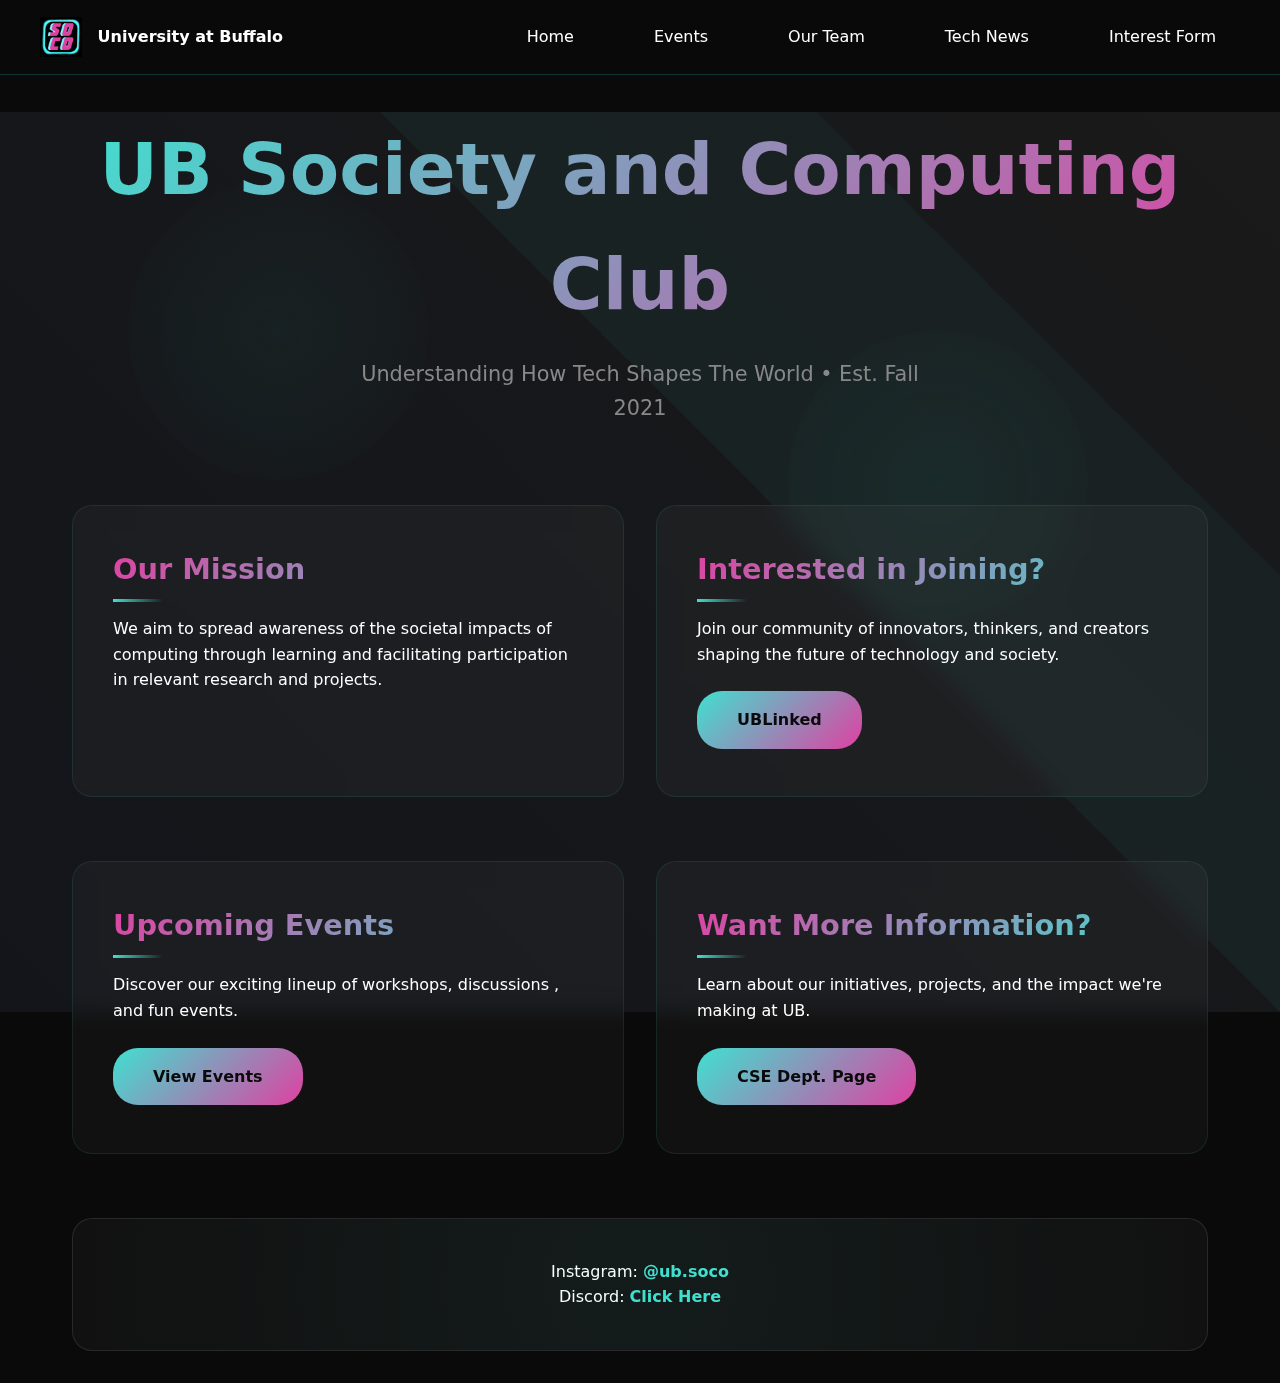
==== index.html @ 768a4ba9 "initial commit of files" ====
<!DOCTYPE html>
<html lang="en">

<head>
    <meta charset="UTF-8">
    <meta name="viewport" content="width=device-width, initial-scale=1.0">
    <meta http-equiv="Cache-Control" content="no-cache, no-store, must-revalidate">
    <meta http-equiv="Pragma" content="no-cache">
    <meta http-equiv="Expires" content="0">
    <title>UB Society and Computing Club</title>
    <link href="https://cdnjs.cloudflare.com/ajax/libs/font-awesome/6.0.0/css/all.min.css" rel="stylesheet">
    <link href="styles/main.css" rel="stylesheet">
</head>

<body>
    <div class="background"></div>
    <div class="floating-element float-1"></div>
    <div class="floating-element float-2"></div>

    <nav class="navbar">
        <div class="navbar-content">
            <a href="index.html" class="logo">
                <img src="src/SoCo_logo.png" alt="Club Logo">
                University at Buffalo
            </a>
            <div class="nav-links">
                <a href="index.html">Home</a>
                <a href="events.html">Events</a>
                <a href="team.html">Our Team</a>
                <a href="news.html">Tech News</a>
                <a href="#">Interest Form</a>
            </div>
        </div>
    </nav>

    <div class="container">
        <div class="hero">
            <h1 class="main-title">UB Society and Computing Club</h1>
            <p class="subtitle">Understanding How Tech Shapes The World • Est. Fall 2021</p>
        </div>

        <div class="content-grid">
            <div class="card">
                <h2 class="section-title">Our Mission</h2>
                <p>We aim to spread awareness of the societal impacts of computing through learning and
                    facilitating
                    participation in relevant research and projects.</p>
            </div>
            <div class="card">
                <h2 class="section-title">Interested in Joining?</h2>
                <p>Join our community of innovators, thinkers, and creators shaping the future of technology and
                    society.</p>
                <a href="https://buffalo.campuslabs.com/engage/organization/ubsoco" class="button">UBLinked</a>
            </div>
        </div>

        <div class="content-grid">
            <div class="card">
                <h2 class="cyan-title">Upcoming Events</h2>
                <p>Discover our exciting lineup of workshops, discussions , and fun events.</p>
                <a href="events.html" class="button">View Events</a>
            </div>
            <div class="card">
                <h2 class="cyan-title">Want More Information?</h2>
                <p>Learn about our initiatives, projects, and the impact we're making at UB.</p>
                <a href="https://engineering.buffalo.edu/computer-science-engineering/people/professional-and-student-organizations/society-and-computing-club.html" class="button">CSE Dept. Page</a>
            </div>
        </div>

        <div class="social-media">
            <p>Instagram:
                <a href="https://www.instagram.com/ub.soco/">@ub.soco</a>
                
            </p>
            <p> Discord:
                <a href="https://discord.gg/kH6CWuK8bK">Click Here</a>
            </p>
            
        </div>
    </div>

    <script src="js/main.js"></script>
</body>

</html>
---- styles/main.css ----
/* MAIN */
:root {
  --primary: #40E0D0;
  --secondary: #df41a2;
  --accent: #008B8B;
  --dark: #0a0a0a;
  --light: #ffffff;
}

* {
  margin: 0;
  padding: 0;
  box-sizing: border-box;
  font-family: 'Segoe UI', system-ui, sans-serif;
}

body {
  background: var(--dark);
  color: var(--light);
  line-height: 1.6;
  overflow-x: hidden;
}

/*BACKGROUND ELEMENTS */
.background {
  position: fixed;
  width: 100vw;
  height: 100vh;
  z-index: -1;
  background: linear-gradient(45deg, #13151a, #1a1a1a);
  overflow: hidden;
}

.background::before {
  content: '';
  position: absolute;
  width: 200%;
  height: 200%;
  background: repeating-linear-gradient(45deg,
      rgba(64, 224, 208, 0.05) 0%,
      rgba(32, 178, 170, 0.05) 10%,
      transparent 10%,
      transparent 50%);
  animation: gradient 30s linear infinite;
}

/* ANIMATIONS */
@keyframes gradient {
  0% {
    transform: translate(-50%, -50%) rotate(0deg);
  }

  100% {
    transform: translate(-50%, -50%) rotate(360deg);
  }
}

@keyframes pulse {
  0% {
    transform: scale(1);
  }

  50% {
    transform: scale(1.03);
  }

  100% {
    transform: scale(1);
  }
}

@keyframes rotate {
  from {
    transform: rotate(0deg);
  }

  to {
    transform: rotate(360deg);
  }
}

@keyframes float1 {

  0%,
  100% {
    transform: translate(0, 0) rotate(0deg);
  }

  50% {
    transform: translate(30px, 30px) rotate(90deg);
  }
}

@keyframes float2 {

  0%,
  100% {
    transform: translate(0, 0) rotate(0deg);
  }

  50% {
    transform: translate(-30px, -20px) rotate(-90deg);
  }
}

/* NAVIGATION */
.navbar {
  background: rgba(10, 10, 10, 0.95);
  backdrop-filter: blur(10px);
  padding: 1rem 2rem;
  position: fixed;
  width: 100%;
  top: 0;
  z-index: 1000;
  border-bottom: 1px solid rgba(64, 224, 208, 0.2);
}

.navbar-content {
  max-width: 1200px;
  margin: 0 auto;
  display: flex;
  justify-content: space-between;
  align-items: center;
}

.logo {
  display: flex;
  align-items: center;
  gap: 1rem;
  text-decoration: none;
  color: var(--light);
  font-weight: 600;
}

.logo img {
  height: 40px;
  animation: pulse 4s infinite;
}

.nav-links {
  display: flex;
  gap: 2rem;
}

.nav-links a {
  color: var(--light);
  text-decoration: none;
  padding: 0.5rem 1.5rem;
  border-radius: 20px;
  transition: all 0.3s ease;
  font-weight: 500;
  position: relative;
  overflow: hidden;
}

.nav-links a::before {
  content: '';
  position: absolute;
  top: 0;
  left: 0;
  width: 100%;
  height: 100%;
  background: linear-gradient(45deg, var(--primary), var(--secondary));
  opacity: 0;
  transition: opacity 0.3s ease;
  z-index: -1;
}

.nav-links a:hover::before {
  opacity: 0.1;
}

/* MAIN CONTAINER */
.container {
  max-width: 1200px;
  margin: 7rem auto 2rem;
  padding: 0 2rem;
}

/* HERO CONTAINER */
.hero {
  text-align: center;
  margin-bottom: 5rem;
  position: relative;
}

.main-title {
  font-size: 4.5rem;
  font-weight: 800;
  background: linear-gradient(135deg, var(--primary), var(--secondary));
  -webkit-background-clip: text;
  -webkit-text-fill-color: transparent;
  margin-bottom: 1rem;
  position: relative;
}

.subtitle {
  font-size: 1.3rem;
  color: #888;
  font-weight: 500;
  max-width: 600px;
  margin: 0 auto;
}

/* CONTENT GRID AND CARDS */
.content-grid {
  display: grid;
  grid-template-columns: repeat(auto-fit, minmax(300px, 1fr));
  gap: 2rem;
  margin: 4rem 0;
  perspective: 1000px;
}

.card {
  background: rgba(255, 255, 255, 0.03);
  border-radius: 20px;
  padding: 2.5rem;
  transition: all 0.8s ease;
  border: 1px solid rgba(64, 224, 208, 0.1);
  backdrop-filter: blur(10px);
  transform-style: preserve-3d;
  position: relative;
}

.card::before {
  content: '';
  position: absolute;
  top: 0;
  left: 0;
  width: 100%;
  height: 100%;
  background: radial-gradient(circle at var(--mouse-x, 50%) var(--mouse-y, 50%),
      rgba(255, 255, 255, 0.1) 0%,
      transparent 50%);
  border-radius: 20px;
  opacity: 0;
  transition: opacity 0.3s ease;
}

.card:hover::before {
  opacity: 1;
}

.card:hover {
  transform: translateY(-5px) rotateX(2deg) rotateY(2deg);
  box-shadow:
    0 15px 35px rgba(64, 224, 208, 0.15),
    0 5px 15px rgba(0, 0, 0, 0.3);
}

/* SECTION TITLES */
.section-title,
.cyan-title {
  font-size: 1.8rem;
  font-weight: 800;
  background: linear-gradient(135deg, var(--secondary), var(--primary));
  -webkit-background-clip: text;
  -webkit-text-fill-color: transparent;
  margin-bottom: 1.5rem;
  position: relative;
}

.section-title::after,
.cyan-title::after {
  content: '';
  position: absolute;
  bottom: -10px;
  left: 0;
  width: 50px;
  height: 3px;
  background: linear-gradient(90deg, var(--primary), transparent);
}

/* BUTTONS */
.button {
  display: inline-block;
  background: linear-gradient(135deg, var(--primary), var(--secondary));
  color: var(--dark);
  padding: 1rem 2.5rem;
  text-decoration: none;
  border-radius: 25px;
  font-weight: 600;
  transition: all 0.5s ease;
  border: none;
  cursor: pointer;
  margin-top: 1.5rem;
  position: relative;
  overflow: hidden;
}

.button:hover {
  transform: translateY(-2px);
  box-shadow:
    0 5px 15px rgba(64, 224, 208, 0.2),
    0 10px 30px rgba(32, 178, 170, 0.1);
}

/* SOCIAL MEDIA SECTION */
.social-media {
  text-align: center;
  margin-top: 4rem;
  padding: 2.5rem;
  background: rgba(255, 255, 255, 0.03);
  border-radius: 20px;
  border: 1px solid rgba(255, 255, 255, 0.1);
  position: relative;
  overflow: hidden;
}

.social-media::before {
  content: '';
  position: absolute;
  top: -50%;
  left: -50%;
  width: 200%;
  height: 200%;
  background: radial-gradient(circle at center,
      rgba(64, 224, 208, 0.05) 0%,
      transparent 50%);
  animation: rotate 30s linear infinite;
}

.social-media a {
  color: var(--primary);
  text-decoration: none;
  font-weight: 600;
  transition: all 0.5s ease;
  position: relative;
  z-index: 1;
}

.social-media a:hover {
  color: var(--secondary);
  text-shadow: 0 0 10px rgba(64, 224, 208, 0.3);
}

/* FLOATING ELEMENTS */
.floating-element {
  position: fixed;
  width: 300px;
  height: 300px;
  border-radius: 50%;
  background: radial-gradient(circle at center, rgba(64, 224, 208, 0.05), transparent);
  pointer-events: none;
  z-index: -1;
}

.float-1 {
  top: 20%;
  left: 10%;
  animation: float1 40s infinite;
}

.float-2 {
  bottom: 30%;
  right: 15%;
  animation: float2 50s infinite;
}

/* RESPONSIVE DESIGN */
@media (max-width: 768px) {
  .navbar {
    padding: 1rem;
  }

  .nav-links {
    gap: 1rem;
  }

  .main-title {
    font-size: 2.8rem;
  }

  .content-grid {
    grid-template-columns: 1fr;
  }

  .card:hover {
    transform: translateY(-5px);
  }
}
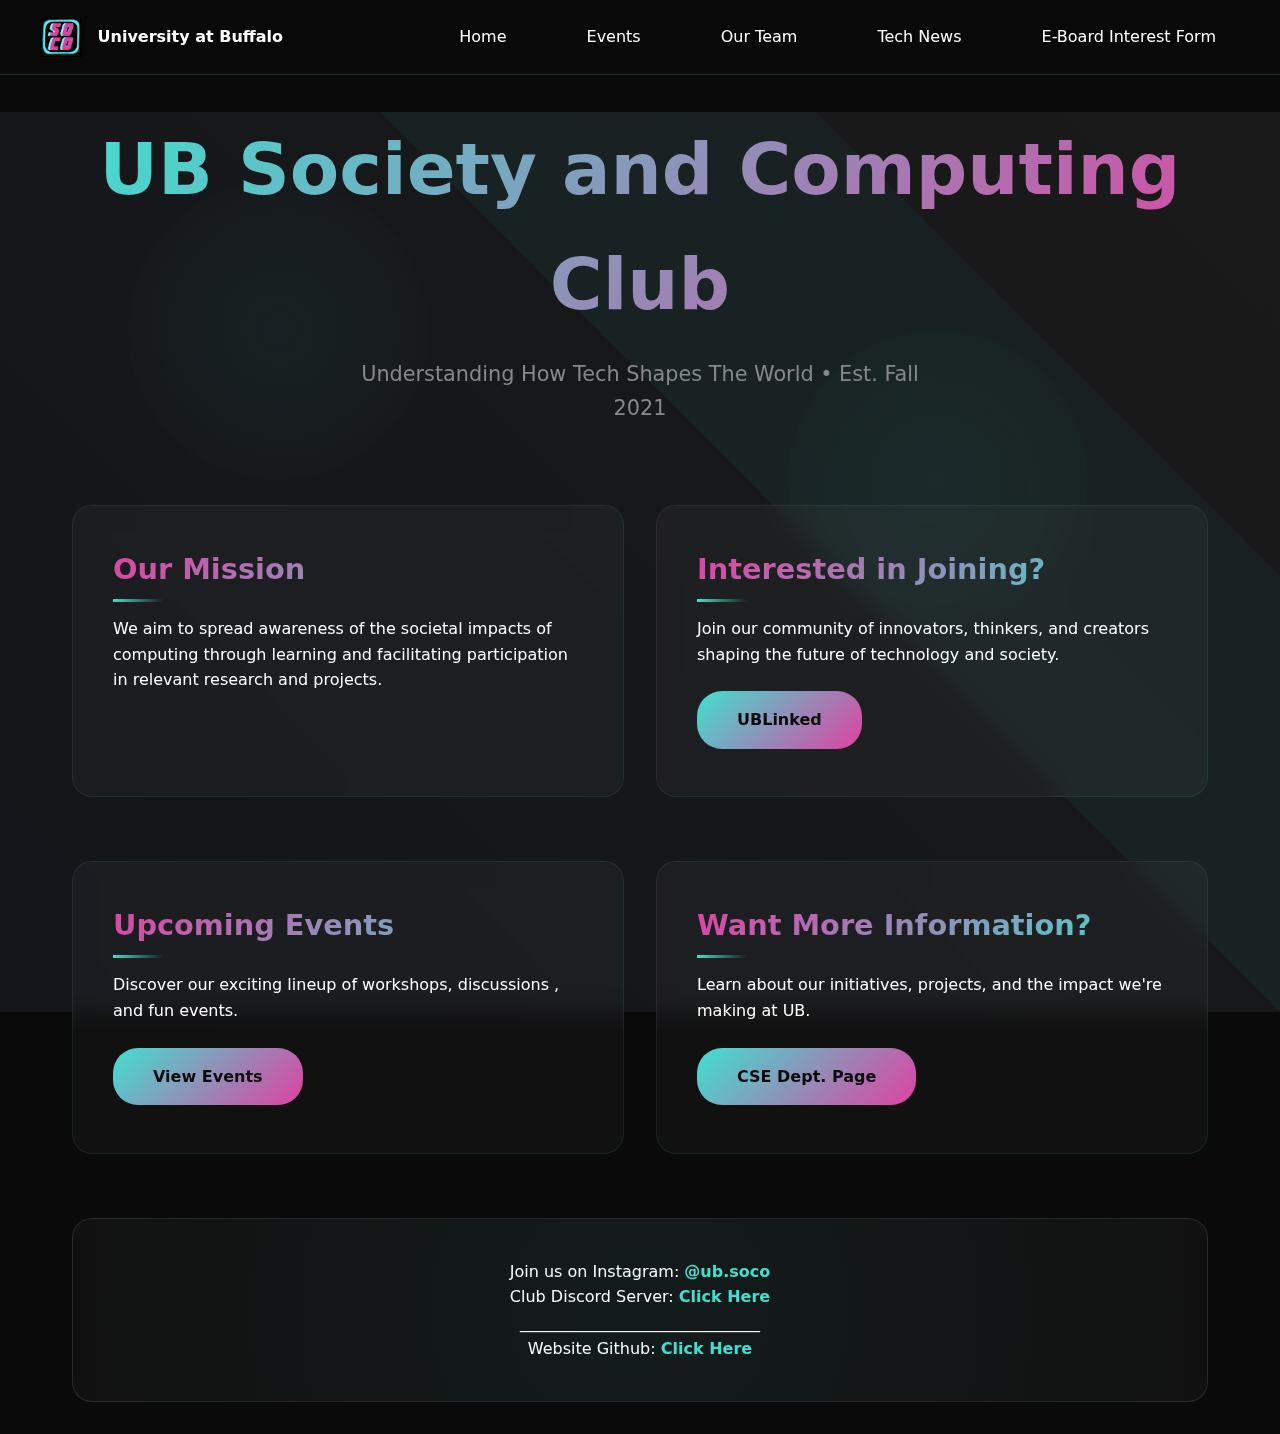
==== commit 9125c8e5: "added linkedins, github button, changed navbar button title" ====
--- a/index.html
+++ b/index.html
@@ -4,9 +4,15 @@
 <head>
     <meta charset="UTF-8">
     <meta name="viewport" content="width=device-width, initial-scale=1.0">
+
+
+    <!--added to fix caching issues but might be useless now-->
     <meta http-equiv="Cache-Control" content="no-cache, no-store, must-revalidate">
     <meta http-equiv="Pragma" content="no-cache">
     <meta http-equiv="Expires" content="0">
+
+    <link rel="icon" type="image/x-icon" href="src/favicon.ico">
+
     <title>UB Society and Computing Club</title>
     <link href="https://cdnjs.cloudflare.com/ajax/libs/font-awesome/6.0.0/css/all.min.css" rel="stylesheet">
     <link href="styles/main.css" rel="stylesheet">
@@ -24,16 +30,18 @@
                 University at Buffalo
             </a>
             <div class="nav-links">
+                <!--We have to add this for every html page-->
                 <a href="index.html">Home</a>
                 <a href="events.html">Events</a>
                 <a href="team.html">Our Team</a>
                 <a href="news.html">Tech News</a>
-                <a href="#">Interest Form</a>
+                <a href="#">E-Board Interest Form</a>
             </div>
         </div>
     </nav>
 
     <div class="container">
+
         <div class="hero">
             <h1 class="main-title">UB Society and Computing Club</h1>
             <p class="subtitle">Understanding How Tech Shapes The World • Est. Fall 2021</p>
@@ -54,6 +62,7 @@
             </div>
         </div>
 
+        
         <div class="content-grid">
             <div class="card">
                 <h2 class="cyan-title">Upcoming Events</h2>
@@ -63,19 +72,27 @@
             <div class="card">
                 <h2 class="cyan-title">Want More Information?</h2>
                 <p>Learn about our initiatives, projects, and the impact we're making at UB.</p>
-                <a href="https://engineering.buffalo.edu/computer-science-engineering/people/professional-and-student-organizations/society-and-computing-club.html" class="button">CSE Dept. Page</a>
+                <a href="https://engineering.buffalo.edu/computer-science-engineering/people/professional-and-student-organizations/society-and-computing-club.html"
+                    class="button">CSE Dept. Page</a>
             </div>
         </div>
+<!--SOCIALS-->
+        <div class="social-media">
+            <p>Join us on Instagram:
+                <a href="https://www.instagram.com/ub.soco/">@ub.soco</a>
 
-        <div class="social-media">
-            <p>Instagram:
-                <a href="https://www.instagram.com/ub.soco/">@ub.soco</a>
-                
             </p>
-            <p> Discord:
+            <p> Club Discord Server:
                 <a href="https://discord.gg/kH6CWuK8bK">Click Here</a>
             </p>
+            <p>
+                ______________________________
+            </p>
+            Website Github:
+                <a href="https://github.com/SameerJain/soco-website">Click Here</a>
+            </p>
             
+
         </div>
     </div>
 
--- a/styles/main.css
+++ b/styles/main.css
@@ -1,6 +1,6 @@
 /* MAIN */
 :root {
-  --primary: #40E0D0;
+  --primary: #40E0D0; /*we are using soco logos colors*/
   --secondary: #df41a2;
   --accent: #008B8B;
   --dark: #0a0a0a;
@@ -20,6 +20,13 @@
   line-height: 1.6;
   overflow-x: hidden;
 }
+
+
+
+
+
+
+
 
 /*BACKGROUND ELEMENTS */
 .background {
@@ -44,6 +51,17 @@
   animation: gradient 30s linear infinite;
 }
 
+
+
+
+
+
+
+
+
+
+
+
 /* ANIMATIONS */
 @keyframes gradient {
   0% {
@@ -102,6 +120,14 @@
     transform: translate(-30px, -20px) rotate(-90deg);
   }
 }
+
+
+
+
+
+
+
+
 
 /* NAVIGATION */
 .navbar {
@@ -170,12 +196,32 @@
   opacity: 0.1;
 }
 
+
+
+
+
+
+
+
+
+
+
 /* MAIN CONTAINER */
 .container {
   max-width: 1200px;
   margin: 7rem auto 2rem;
   padding: 0 2rem;
 }
+
+
+
+
+
+
+
+
+
+
 
 /* HERO CONTAINER */
 .hero {
@@ -248,6 +294,16 @@
     0 5px 15px rgba(0, 0, 0, 0.3);
 }
 
+
+
+
+
+
+
+
+
+
+
 /* SECTION TITLES */
 .section-title,
 .cyan-title {
@@ -270,6 +326,16 @@
   height: 3px;
   background: linear-gradient(90deg, var(--primary), transparent);
 }
+
+
+
+
+
+
+
+
+
+
 
 /* BUTTONS */
 .button {
@@ -307,6 +373,16 @@
   overflow: hidden;
 }
 
+
+
+
+
+
+
+
+
+
+
 .social-media::before {
   content: '';
   position: absolute;
@@ -357,6 +433,16 @@
   animation: float2 50s infinite;
 }
 
+
+
+
+
+
+
+
+
+
+
 /* RESPONSIVE DESIGN */
 @media (max-width: 768px) {
   .navbar {
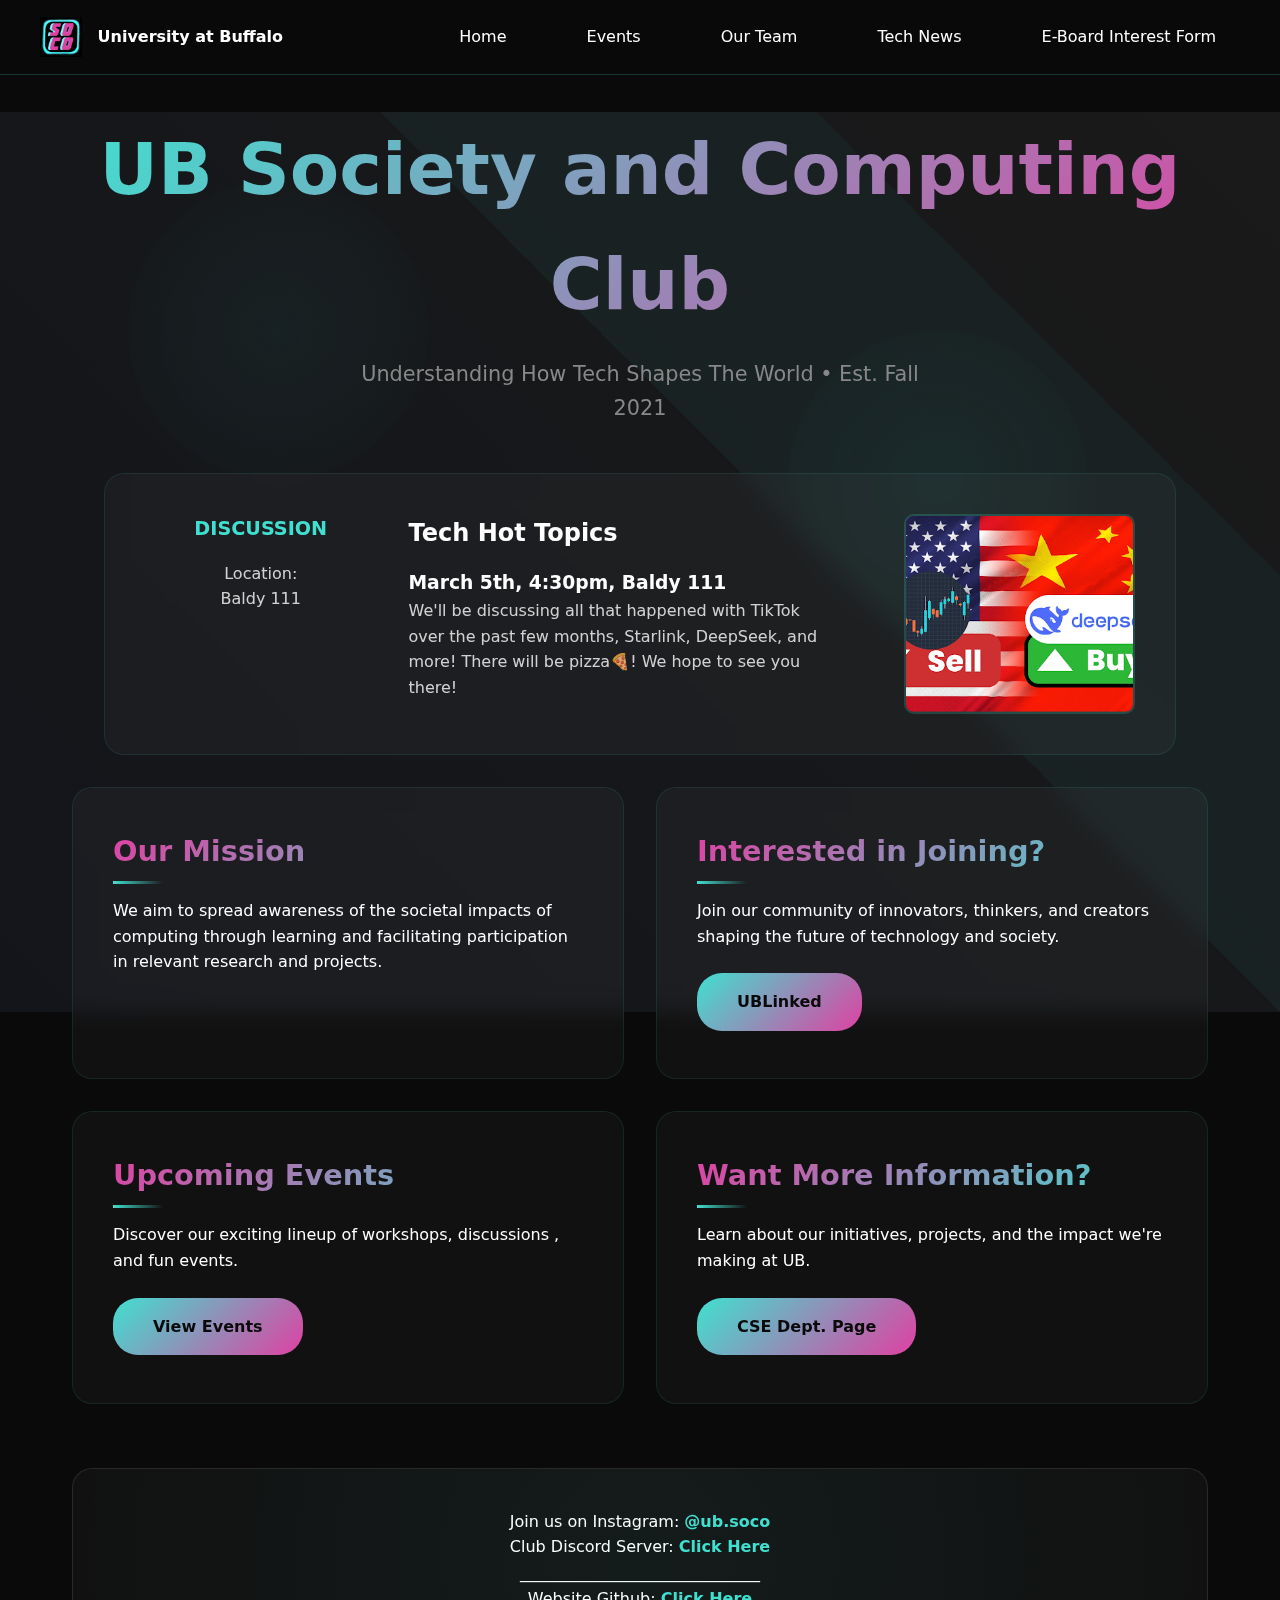
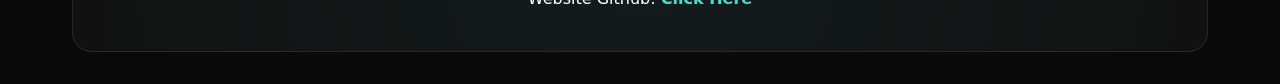
==== commit 6aef505a: "added new news and events section, changed front page, polishes all around" ====
--- a/index.html
+++ b/index.html
@@ -16,6 +16,7 @@
     <title>UB Society and Computing Club</title>
     <link href="https://cdnjs.cloudflare.com/ajax/libs/font-awesome/6.0.0/css/all.min.css" rel="stylesheet">
     <link href="styles/main.css" rel="stylesheet">
+    <link href="styles/events.css" rel="stylesheet">
 </head>
 
 <body>
@@ -35,7 +36,9 @@
                 <a href="events.html">Events</a>
                 <a href="team.html">Our Team</a>
                 <a href="news.html">Tech News</a>
-                <a href="#">E-Board Interest Form</a>
+                <a
+                    href="https://docs.google.com/forms/d/e/1FAIpQLSdxAxMhamFvg362sXleSBD91aCVE0qPyPxgNI4Y5SPbtRxJkA/viewform?usp=sf_link">E-Board
+                    Interest Form</a>
             </div>
         </div>
     </nav>
@@ -46,8 +49,29 @@
             <h1 class="main-title">UB Society and Computing Club</h1>
             <p class="subtitle">Understanding How Tech Shapes The World • Est. Fall 2021</p>
         </div>
+        <div class="events-container">
+            <a href="https://docs.google.com/presentation/d/1Qjcpy5EJABB5z435MYWoAq92ytaN6hOM4MZrXLMk8jk/edit#slide=id.g2d9586db1d7_0_107"
+                style="text-decoration: none; color: inherit;">
+                <div class="event-card">
+                    <div class="event-info">
+                        <div class="event-type">DISCUSSION</div>
+                        <div class="event-location">
+                            Location:<br>
+                            Baldy 111
+                        </div>
+                    </div>
+                    <div class="event-details">
+                        <h3 class="event-title">Tech Hot Topics</h3>
+                        <h3>March 5th, 4:30pm, Baldy 111</h3>
+                        <We class="event-description">We'll be discussing all that happened with TikTok over the past few
+                            months, Starlink, DeepSeek, and more! There will be pizza🍕! We hope to see you there!</p>
+                    </div>
+                    <img src="src/events_src/3-05-25.png" alt="AI Art Discussion" class="event-image">
+                </div>
+            </a>
+        </div>
+        <div class="content-grid">
 
-        <div class="content-grid">
             <div class="card">
                 <h2 class="section-title">Our Mission</h2>
                 <p>We aim to spread awareness of the societal impacts of computing through learning and
@@ -62,7 +86,7 @@
             </div>
         </div>
 
-        
+
         <div class="content-grid">
             <div class="card">
                 <h2 class="cyan-title">Upcoming Events</h2>
@@ -76,7 +100,7 @@
                     class="button">CSE Dept. Page</a>
             </div>
         </div>
-<!--SOCIALS-->
+        <!--SOCIALS-->
         <div class="social-media">
             <p>Join us on Instagram:
                 <a href="https://www.instagram.com/ub.soco/">@ub.soco</a>
@@ -89,9 +113,9 @@
                 ______________________________
             </p>
             Website Github:
-                <a href="https://github.com/SameerJain/soco-website">Click Here</a>
+            <a href="https://github.com/SameerJain/soco-website">Click Here</a>
             </p>
-            
+
 
         </div>
     </div>
--- a/styles/main.css
+++ b/styles/main.css
@@ -20,13 +20,6 @@
   line-height: 1.6;
   overflow-x: hidden;
 }
-
-
-
-
-
-
-
 
 /*BACKGROUND ELEMENTS */
 .background {
@@ -51,17 +44,6 @@
   animation: gradient 30s linear infinite;
 }
 
-
-
-
-
-
-
-
-
-
-
-
 /* ANIMATIONS */
 @keyframes gradient {
   0% {
@@ -120,14 +102,6 @@
     transform: translate(-30px, -20px) rotate(-90deg);
   }
 }
-
-
-
-
-
-
-
-
 
 /* NAVIGATION */
 .navbar {
@@ -196,15 +170,97 @@
   opacity: 0.1;
 }
 
-
-
-
-
-
-
-
-
-
+/* MEDIA QUERIES FOR RESPONSIVE NAVBAR */
+/* For tablets and smaller screens */
+@media screen and (max-width: 768px) {
+  .navbar {
+    padding: 0.75rem 1rem;
+  }
+  
+  .nav-links {
+    gap: 0.75rem;
+  }
+  
+  .nav-links a {
+    padding: 0.5rem 0.75rem;
+    font-size: 0.9rem;
+  }
+  
+  .container {
+    margin-top: 5rem;
+  }
+  
+  .team-container, .events-container, .news-container {
+    margin-top: 5rem;
+  }
+}
+
+/* For mobile phones */
+@media screen and (max-width: 576px) {
+  .navbar-content {
+    flex-direction: column;
+    align-items: center;
+    gap: 0.75rem;
+    padding: 0.5rem 0;
+  }
+  
+  .logo {
+    font-size: 0.9rem;
+  }
+  
+  .nav-links {
+    flex-wrap: wrap;
+    justify-content: center;
+    gap: 0.5rem;
+  }
+  
+  .nav-links a {
+    padding: 0.4rem 0.6rem;
+    font-size: 0.85rem;
+  }
+  
+  .container {
+    margin-top: 12rem;
+  }
+  
+  .team-container, .events-container, .news-container {
+    margin-top: 12rem;
+    padding-top: 1rem;
+  }
+  
+  .main-title {
+    font-size: 3rem;
+  }
+  
+  .hero {
+    margin-top: 1rem;
+    margin-bottom: 3rem;
+  }
+}
+
+/* For very small screens */
+@media screen and (max-width: 375px) {
+  .navbar {
+    padding: 0.5rem;
+  }
+  
+  .logo img {
+    height: 30px;
+  }
+  
+  .nav-links a {
+    padding: 0.3rem 0.5rem;
+    font-size: 0.8rem;
+  }
+  
+  .container, .team-container, .events-container, .news-container {
+    margin-top: 14rem;
+  }
+  
+  .main-title {
+    font-size: 2.5rem;
+  }
+}
 
 /* MAIN CONTAINER */
 .container {
@@ -213,20 +269,10 @@
   padding: 0 2rem;
 }
 
-
-
-
-
-
-
-
-
-
-
 /* HERO CONTAINER */
 .hero {
   text-align: center;
-  margin-bottom: 5rem;
+  margin-bottom: 3rem;
   position: relative;
 }
 
@@ -253,8 +299,14 @@
   display: grid;
   grid-template-columns: repeat(auto-fit, minmax(300px, 1fr));
   gap: 2rem;
-  margin: 4rem 0;
+  margin: 2rem 0;
   perspective: 1000px;
+}
+
+/* In main.css - add this section */
+.container .events-container {
+  margin-top: 0;
+  margin-bottom: 2rem;
 }
 
 .card {
@@ -294,16 +346,6 @@
     0 5px 15px rgba(0, 0, 0, 0.3);
 }
 
-
-
-
-
-
-
-
-
-
-
 /* SECTION TITLES */
 .section-title,
 .cyan-title {
@@ -326,16 +368,6 @@
   height: 3px;
   background: linear-gradient(90deg, var(--primary), transparent);
 }
-
-
-
-
-
-
-
-
-
-
 
 /* BUTTONS */
 .button {
@@ -373,16 +405,6 @@
   overflow: hidden;
 }
 
-
-
-
-
-
-
-
-
-
-
 .social-media::before {
   content: '';
   position: absolute;
@@ -424,39 +446,17 @@
 .float-1 {
   top: 20%;
   left: 10%;
-  animation: float1 40s infinite;
+  animation: float1 20s infinite;
 }
 
 .float-2 {
   bottom: 30%;
   right: 15%;
-  animation: float2 50s infinite;
-}
-
-
-
-
-
-
-
-
-
-
+  animation: float2 20s infinite;
+}
 
 /* RESPONSIVE DESIGN */
 @media (max-width: 768px) {
-  .navbar {
-    padding: 1rem;
-  }
-
-  .nav-links {
-    gap: 1rem;
-  }
-
-  .main-title {
-    font-size: 2.8rem;
-  }
-
   .content-grid {
     grid-template-columns: 1fr;
   }
--- a/styles/events.css
+++ b/styles/events.css
@@ -0,0 +1,123 @@
+.events-container {
+    max-width: 1200px;
+    margin: 7rem auto 2rem;
+    padding: 0 2rem;
+}
+
+.date-updated {
+    text-align: center;
+    color: var(--primary);
+    font-style: italic;
+    margin-bottom: 3rem;
+}
+
+.events-section {
+    margin-bottom: 4rem;
+}
+
+.section-header#first {
+    font-size: 2.9rem;
+    text-align: center;
+    margin: 2rem 0;
+    padding: 1rem;
+    background: rgba(255, 255, 255, 0.03);
+    border-radius: 20px;
+    backdrop-filter: blur(10px);
+    border: 1px solid rgba(64, 224, 208, 0.1);
+    color: var(--primary);
+}
+
+.section-header#second {
+    font-size: 2.9rem;
+    text-align: center;
+    margin: 2rem 0;
+    padding: 1rem;
+    background: rgba(255, 255, 255, 0.03);
+    border-radius: 20px;
+    backdrop-filter: blur(10px);
+    border: 1px solid rgba(64, 224, 208, 0.1);
+    color: rgb(0, 255, 123);
+}
+
+.year-header {
+    font-size: 2.5rem;
+    text-align: center;
+    margin: 2rem 0;
+    padding: 1rem;
+    background: rgba(255, 255, 255, 0.03);
+    border-radius: 20px;
+    backdrop-filter: blur(10px);
+    border: 1px solid rgba(64, 224, 208, 0.1);
+    color: var(--secondary);
+}
+
+.event-card {
+    background: rgba(255, 255, 255, 0.03);
+    border-radius: 20px;
+    padding: 2.5rem;
+    margin: 2rem 0;
+    border: 1px solid rgba(64, 224, 208, 0.1);
+    backdrop-filter: blur(10px);
+    display: grid;
+    grid-template-columns: 1fr 2fr 1fr;
+    gap: 2rem;
+    transition: all 0.3s ease;
+}
+
+.event-card:hover {
+    transform: translateY(-5px);
+    box-shadow: 0 15px 35px rgba(64, 224, 208, 0.15), 0 5px 15px rgba(0, 0, 0, 0.3);
+}
+
+.event-info {
+    text-align: center;
+}
+
+.event-type {
+    color: var(--primary);
+    font-weight: 600;
+    font-size: 1.2rem;
+    margin-bottom: 1rem;
+}
+
+.event-location {
+    color: var(--light);
+    opacity: 0.8;
+}
+
+.event-details {
+    padding-right: 2rem;
+}
+
+.event-title {
+    font-size: 1.5rem;
+    color: var(--light);
+    margin-bottom: 1rem;
+}
+
+.event-description {
+    color: var(--light);
+    opacity: 0.8;
+}
+
+.event-image {
+    width: 100%;
+    height: 200px;
+    object-fit: cover;
+    border-radius: 10px;
+    border: 2px solid rgba(64, 224, 208, 0.2);
+}
+
+
+
+
+@media (max-width: 968px) {
+    .event-card {
+        grid-template-columns: 1fr;
+        text-align: center;
+    }
+
+    .event-details {
+        padding-right: 0;
+    }
+}
